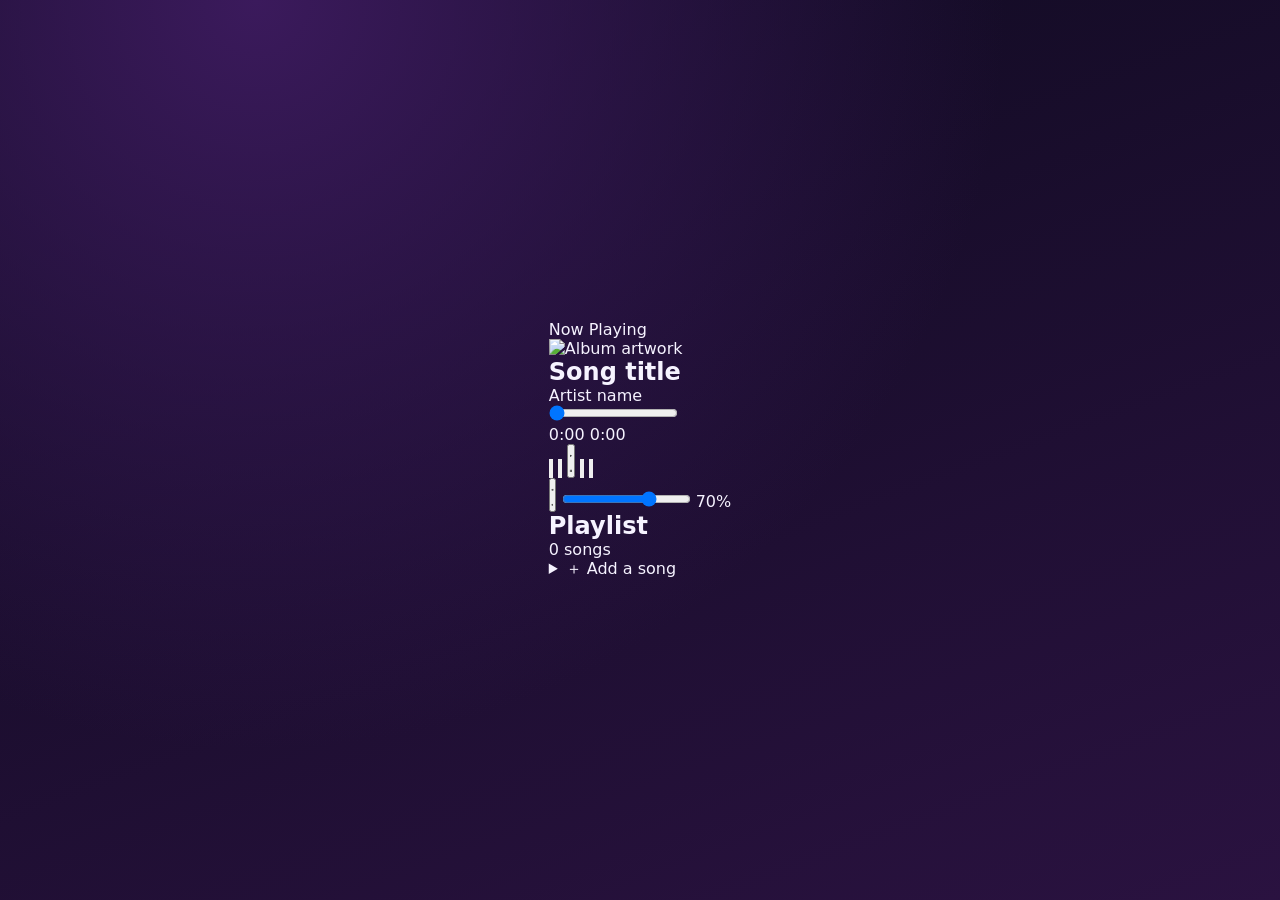
==== indexmusic.html @ b65b9a96 "Add files via upload" ====
<!DOCTYPE html>
<html lang="en">
<head>
  <meta charset="UTF-8" />
  <meta name="viewport" content="width=device-width, initial-scale=1.0" />
  <title>Waveform – Music Player</title>
  <!-- Modern font from Google Fonts (falls back to system fonts if offline) -->
  <link rel="preconnect" href="https://fonts.googleapis.com" />
  <link rel="preconnect" href="https://fonts.gstatic.com" crossorigin />
  <link href="https://fonts.googleapis.com/css2?family=Inter:wght@400;500;600;700;800&display=swap" rel="stylesheet" />
  <link rel="stylesheet" href="style.css" />
</head>
<body>
  <!-- Blurred colour glow behind the app; colours change with each track -->
  <div class="bg-glow"></div>

  <main class="app">

    <!-- ================= PLAYER CARD ================= -->
    <section class="player" aria-label="Music player">
      <p class="player__label">Now Playing</p>

      <!-- Album artwork -->
      <div class="artwork" id="artwork-wrap">
        <img id="cover" src="" alt="Album artwork" />
      </div>

      <!-- Song info -->
      <div class="info">
        <h1 id="title" class="info__title">Song title</h1>
        <p id="artist" class="info__artist">Artist name</p>
      </div>

      <!-- Error message (hidden unless audio fails to load) -->
      <p id="error-msg" class="error-msg" role="alert" hidden></p>

      <!-- Progress bar (a range input = click AND drag to seek) -->
      <div class="progress">
        <input type="range" id="progress" min="0" max="1000" value="0" step="1" aria-label="Seek" />
        <div class="progress__times">
          <span id="current-time">0:00</span>
          <span id="duration">0:00</span>
        </div>
      </div>

      <!-- Main controls -->
      <div class="controls">
        <button id="shuffle-btn" class="btn btn--small" title="Shuffle" aria-label="Shuffle" aria-pressed="false">
          <svg viewBox="0 0 24 24"><path d="M16 3h5v5M4 20 21 3M21 16v5h-5M15 15l6 6M4 4l5 5"/></svg>
        </button>
        <button id="prev-btn" class="btn" title="Previous" aria-label="Previous">
          <svg viewBox="0 0 24 24" class="fill"><path d="M6 5h2v14H6zM20 5v14L9 12z"/></svg>
        </button>
        <button id="play-btn" class="btn btn--play" title="Play" aria-label="Play">
          <svg id="icon-play" viewBox="0 0 24 24" class="fill"><path d="M8 5v14l11-7z"/></svg>
          <svg id="icon-pause" viewBox="0 0 24 24" class="fill" hidden><path d="M6 5h4v14H6zM14 5h4v14h-4z"/></svg>
        </button>
        <button id="next-btn" class="btn" title="Next" aria-label="Next">
          <svg viewBox="0 0 24 24" class="fill"><path d="M16 5h2v14h-2zM4 5v14l11-7z"/></svg>
        </button>
        <button id="repeat-btn" class="btn btn--small" title="Repeat: off" aria-label="Repeat: off">
          <svg viewBox="0 0 24 24"><path d="M17 2l4 4-4 4M3 11V9a3 3 0 0 1 3-3h15M7 22l-4-4 4-4M21 13v2a3 3 0 0 1-3 3H3"/></svg>
          <span id="repeat-one-badge" class="badge" hidden>1</span>
        </button>
      </div>

      <!-- Volume -->
      <div class="volume">
        <button id="mute-btn" class="btn btn--small" title="Mute" aria-label="Mute">
          <svg id="icon-vol" viewBox="0 0 24 24"><path d="M11 5 6 9H3v6h3l5 4zM15.5 8.5a5 5 0 0 1 0 7M18.5 5.5a9 9 0 0 1 0 13"/></svg>
          <svg id="icon-mute" viewBox="0 0 24 24" hidden><path d="M11 5 6 9H3v6h3l5 4zM22 9l-6 6M16 9l6 6"/></svg>
        </button>
        <input type="range" id="volume" min="0" max="100" value="70" aria-label="Volume" />
        <span id="volume-value" class="volume__value">70%</span>
      </div>
    </section>

    <!-- ================= PLAYLIST ================= -->
    <section class="playlist" aria-label="Playlist">
      <div class="playlist__head">
        <h2>Playlist</h2>
        <span id="track-count" class="playlist__count">0 songs</span>
      </div>

      <ul id="playlist" class="playlist__list"></ul>

      <!-- Dynamic playlist: add your own songs -->
      <details class="add">
        <summary>＋ Add a song</summary>
        <form id="add-form" class="add__form">
          <input type="text" id="add-title" placeholder="Song title" required />
          <input type="text" id="add-artist" placeholder="Artist (optional)" />
          <input type="url" id="add-url" placeholder="Audio URL (https://...mp3)" />
          <label class="add__file">
            <span>…or choose an audio file from your computer</span>
            <input type="file" id="add-file" accept="audio/*" />
          </label>
          <button type="submit" class="add__submit">Add to playlist</button>
        </form>
      </details>
    </section>

  </main>

  <script src="script.js"></script>
</body>
</html>
---- style.css ----
/* ---------- Design tokens ---------- */
:root {
  --bg-from: #0e0a1f;
  --bg-to: #2a1240;
  --surface: rgba(255, 255, 255, 0.045);
  --line: rgba(255, 255, 255, 0.09);
  --text: #f6f3ff;
  --muted: #a99fcb;
  --accent: #ff9a5c;
  --accent-grad: linear-gradient(145deg, #ff6b6b, #ffb347);
  --press: rgba(255, 255, 255, 0.1);
  --press-accent: rgba(255, 154, 92, 0.18);
  --font: "Segoe UI", system-ui, -apple-system, "Helvetica Neue", Arial, sans-serif;
}

* { box-sizing: border-box; margin: 0; padding: 0; }

body {
  min-height: 100vh;
  min-height: 100dvh;
  display: flex;
  align-items: center;
  justify-content: center;
  padding: 16px;
  font-family: var(--font);
  color: var(--text);
  background: radial-gradient(circle at 20% 0%, #3b1a5c 0%, transparent 55%),
              linear-gradient(160deg, var(--bg-from), var(--bg-to)) fixed;
}

/* ---------- Calculator ---------- */
.calculator {
  width: 100%;
  max-width: 380px;
  display: flex;
  flex-direction: column;
  border-radius: 32px;
  background: var(--surface);
  border: 1px solid var(--line);
  box-shadow: 0 30px 70px rgba(0, 0, 0, 0.5);
  backdrop-filter: blur(14px);
  -webkit-backdrop-filter: blur(14px);
  overflow: hidden;
}

/* ---------- Display ---------- */
.display {
  min-height: 190px;
  padding: 28px 28px 18px;
  display: flex;
  flex-direction: column;
  justify-content: flex-end;
  align-items: flex-end;
  gap: 8px;
  border-bottom: 1px solid var(--line);
}

.display-main {
  max-width: 100%;
  font-size: 3.4rem;
  font-weight: 300;
  line-height: 1.1;
  text-align: right;
  font-variant-numeric: tabular-nums;
  white-space: nowrap;
  overflow-x: auto;
  scrollbar-width: none;
}
.display-main::-webkit-scrollbar { display: none; }
.display-main.medium { font-size: 2.6rem; }
.display-main.small  { font-size: 1.9rem; }
.display-main.error  { font-size: 1.4rem; font-weight: 500; color: #ff8a8e; white-space: normal; }

.display-history {
  min-height: 1.5em;
  max-width: 100%;
  font-size: 1.35rem;
  color: var(--muted);
  font-variant-numeric: tabular-nums;
  white-space: nowrap;
  overflow-x: auto;
  scrollbar-width: none;
}
.display-history::-webkit-scrollbar { display: none; }

/* ---------- Keys ---------- */
.keys {
  display: grid;
  grid-template-columns: repeat(4, 1fr);
  grid-auto-rows: 82px;
  padding: 14px 16px 22px;
  row-gap: 4px;
}

.key {
  justify-self: center;
  align-self: center;
  width: min(100%, 68px);
  aspect-ratio: 1;
  border: none;
  border-radius: 50%;
  background: transparent;
  color: var(--text);
  font: inherit;
  font-size: 1.7rem;
  font-weight: 400;
  cursor: pointer;
  transition: background 0.18s ease, transform 0.12s ease;
  -webkit-tap-highlight-color: transparent;
}

.key:hover { background: var(--press); }
.key:active,
.key.pressed { background: var(--press); transform: scale(0.88); }
.key:focus-visible { outline: 2px solid var(--accent); outline-offset: 2px; }

.key-accent { color: var(--accent); }
.key-accent:hover { background: var(--press-accent); }
.key-accent:active,
.key-accent.pressed { background: var(--press-accent); }
.key-op { font-size: 2rem; }
.key-soft { color: var(--muted); font-size: 1.5rem; }

.key-equals {
  background: var(--accent-grad);
  color: #1a0d1f;
  font-size: 2.1rem;
  font-weight: 500;
  box-shadow: 0 8px 22px rgba(255, 120, 90, 0.4);
  transition: transform 0.12s ease, box-shadow 0.18s ease, filter 0.18s ease;
}
.key-equals:hover { background: var(--accent-grad); filter: brightness(1.1); box-shadow: 0 10px 28px rgba(255, 120, 90, 0.55); }
.key-equals:active,
.key-equals.pressed { background: var(--accent-grad); transform: scale(0.92); }

/* ---------- Responsive ---------- */
@media (max-width: 480px) {
  body { padding: 0; }
  .calculator {
    max-width: none;
    min-height: 100vh;
    min-height: 100dvh;
    border-radius: 0;
    border: none;
    justify-content: flex-end;
  }
  .display { flex: 1; }
  .keys { grid-auto-rows: clamp(66px, 11.5dvh, 86px); padding-bottom: 28px; }
  .key { width: min(100%, 72px); }
}

@media (min-width: 700px) {
  .calculator { max-width: 400px; }
}

@media (prefers-reduced-motion: reduce) {
  .key, .key-equals { transition: none; }
  .key:active, .key.pressed, .key-equals:active, .key-equals.pressed { transform: none; }
}
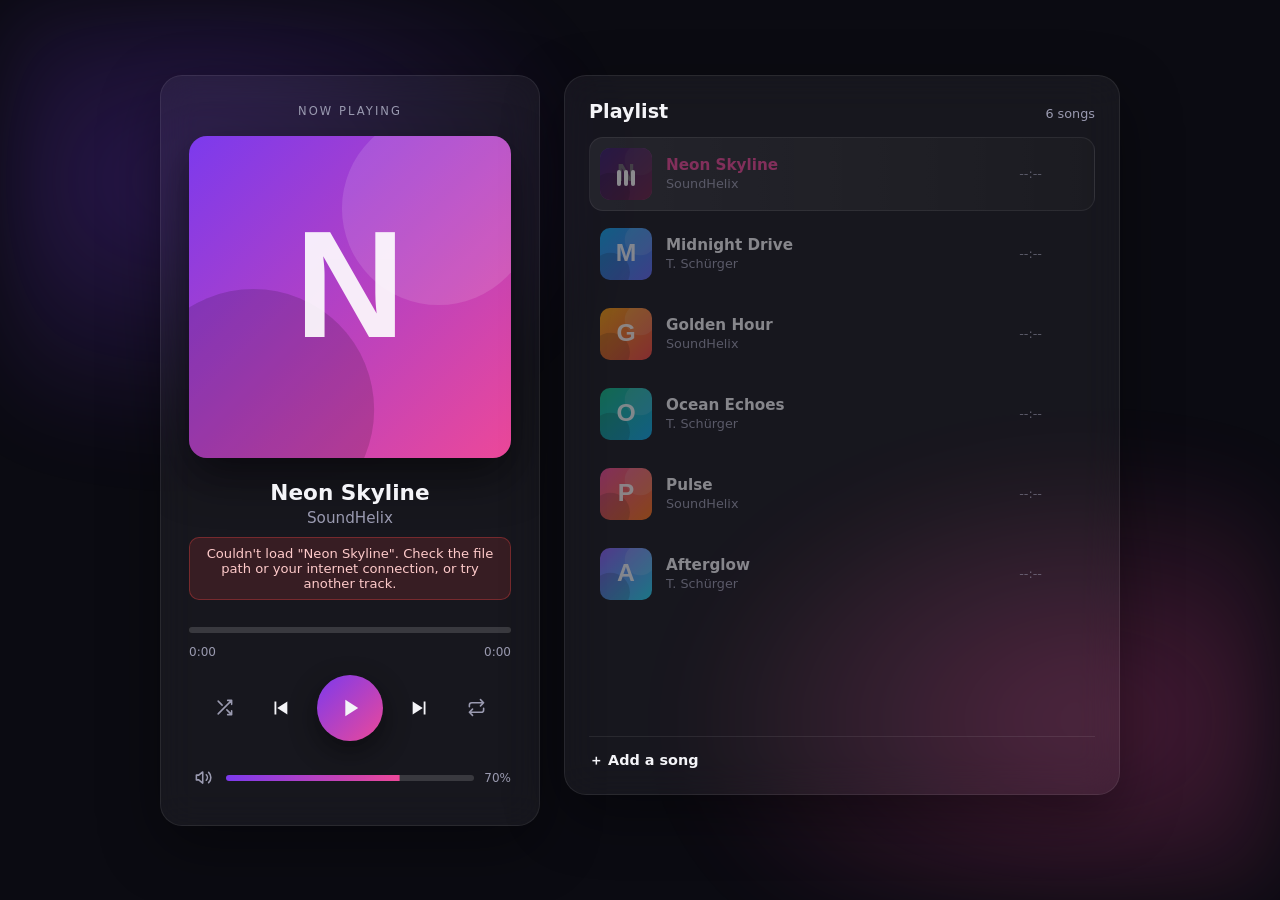
==== commit f72ba497: "Add files via upload" ====
--- a/indexmusic.html
+++ b/indexmusic.html
@@ -8,7 +8,7 @@
   <link rel="preconnect" href="https://fonts.googleapis.com" />
   <link rel="preconnect" href="https://fonts.gstatic.com" crossorigin />
   <link href="https://fonts.googleapis.com/css2?family=Inter:wght@400;500;600;700;800&display=swap" rel="stylesheet" />
-  <link rel="stylesheet" href="style.css" />
+  <link rel="stylesheet" href="stylemusic.css" />
 </head>
 <body>
   <!-- Blurred colour glow behind the app; colours change with each track -->
@@ -102,6 +102,6 @@
 
   </main>
 
-  <script src="script.js"></script>
+  <script src="scriptmusic.js"></script>
 </body>
 </html>
--- a/stylemusic.css
+++ b/stylemusic.css
@@ -0,0 +1,380 @@
+/* =========================================================
+   Waveform Music Player – styles
+   ========================================================= */
+
+/* ---------- Theme variables ---------- */
+:root {
+  --bg: #0b0b12;
+  --card: rgba(255, 255, 255, 0.05);
+  --card-border: rgba(255, 255, 255, 0.08);
+  --text: #f4f4f8;
+  --muted: #9a9ab0;
+  /* These two change per track (set from JavaScript) */
+  --accent1: #7c3aed;
+  --accent2: #ec4899;
+  --radius: 22px;
+}
+
+* { box-sizing: border-box; margin: 0; padding: 0; }
+
+body {
+  font-family: "Inter", system-ui, -apple-system, "Segoe UI", Roboto, sans-serif;
+  background: var(--bg);
+  color: var(--text);
+  min-height: 100vh;
+  display: flex;
+  align-items: center;
+  justify-content: center;
+  padding: 24px;
+  overflow-x: hidden;
+}
+
+/* Soft colourful glow behind everything */
+.bg-glow {
+  position: fixed;
+  inset: 0;
+  z-index: -1;
+  background:
+    radial-gradient(600px 400px at 15% 20%, var(--accent1), transparent 70%),
+    radial-gradient(600px 400px at 85% 80%, var(--accent2), transparent 70%);
+  opacity: 0.28;
+  filter: blur(40px);
+  transition: background 0.8s ease;
+}
+
+/* ---------- Layout ---------- */
+.app {
+  width: 100%;
+  max-width: 960px;
+  display: grid;
+  grid-template-columns: 380px 1fr;
+  gap: 24px;
+}
+
+.player, .playlist {
+  background: var(--card);
+  border: 1px solid var(--card-border);
+  border-radius: var(--radius);
+  backdrop-filter: blur(18px);
+  -webkit-backdrop-filter: blur(18px);
+  box-shadow: 0 20px 60px rgba(0, 0, 0, 0.4);
+}
+
+/* ---------- Player card ---------- */
+.player { padding: 28px; }
+
+.player__label {
+  font-size: 0.72rem;
+  letter-spacing: 0.18em;
+  text-transform: uppercase;
+  color: var(--muted);
+  text-align: center;
+  margin-bottom: 18px;
+}
+
+.artwork {
+  width: 100%;
+  aspect-ratio: 1;
+  border-radius: 18px;
+  overflow: hidden;
+  box-shadow: 0 18px 45px rgba(0, 0, 0, 0.55);
+  transition: transform 0.4s ease, box-shadow 0.4s ease;
+}
+.artwork img { width: 100%; height: 100%; object-fit: cover; display: block; }
+/* Artwork gently grows while music is playing */
+.artwork.playing { transform: scale(1.03); box-shadow: 0 24px 60px rgba(0, 0, 0, 0.65); }
+
+.info { text-align: center; margin: 22px 0 6px; }
+.info__title {
+  font-size: 1.35rem;
+  font-weight: 700;
+  white-space: nowrap;
+  overflow: hidden;
+  text-overflow: ellipsis;
+}
+.info__artist { color: var(--muted); font-size: 0.95rem; margin-top: 4px; }
+
+.error-msg {
+  margin-top: 10px;
+  padding: 8px 12px;
+  font-size: 0.82rem;
+  text-align: center;
+  color: #fecaca;
+  background: rgba(239, 68, 68, 0.15);
+  border: 1px solid rgba(239, 68, 68, 0.35);
+  border-radius: 10px;
+}
+.error-msg[hidden] { display: none; }
+
+/* ---------- Range sliders (progress + volume) ---------- */
+input[type="range"] {
+  -webkit-appearance: none;
+  appearance: none;
+  width: 100%;
+  height: 6px;
+  border-radius: 999px;
+  cursor: pointer;
+  outline: none;
+  /* --fill is updated from JavaScript (0% – 100%) */
+  --fill: 0%;
+  background: linear-gradient(90deg, var(--accent1), var(--accent2)) 0 / var(--fill) 100% no-repeat,
+              rgba(255, 255, 255, 0.15);
+}
+input[type="range"]::-webkit-slider-thumb {
+  -webkit-appearance: none;
+  width: 14px; height: 14px;
+  border-radius: 50%;
+  background: #fff;
+  box-shadow: 0 2px 8px rgba(0, 0, 0, 0.5);
+  transform: scale(0);
+  transition: transform 0.15s ease;
+}
+input[type="range"]::-moz-range-thumb {
+  width: 14px; height: 14px; border: none;
+  border-radius: 50%;
+  background: #fff;
+  transform: scale(0);
+  transition: transform 0.15s ease;
+}
+input[type="range"]:hover::-webkit-slider-thumb,
+input[type="range"]:focus-visible::-webkit-slider-thumb,
+input[type="range"]:active::-webkit-slider-thumb { transform: scale(1); }
+input[type="range"]:hover::-moz-range-thumb,
+input[type="range"]:focus-visible::-moz-range-thumb,
+input[type="range"]:active::-moz-range-thumb { transform: scale(1); }
+
+.progress { margin-top: 18px; }
+.progress__times {
+  display: flex;
+  justify-content: space-between;
+  margin-top: 8px;
+  font-size: 0.75rem;
+  color: var(--muted);
+  font-variant-numeric: tabular-nums;
+}
+
+/* ---------- Buttons ---------- */
+.controls {
+  display: flex;
+  align-items: center;
+  justify-content: center;
+  gap: 14px;
+  margin-top: 16px;
+}
+
+.btn {
+  position: relative;
+  display: grid;
+  place-items: center;
+  width: 46px; height: 46px;
+  border: none;
+  border-radius: 50%;
+  background: transparent;
+  color: var(--text);
+  cursor: pointer;
+  transition: transform 0.15s ease, background 0.2s ease, color 0.2s ease;
+}
+.btn:hover { background: rgba(255, 255, 255, 0.1); transform: scale(1.08); }
+.btn:active { transform: scale(0.94); }
+.btn:focus-visible { outline: 2px solid var(--accent2); outline-offset: 2px; }
+.btn svg {
+  width: 22px; height: 22px;
+  stroke: currentColor; fill: none;
+  stroke-width: 2; stroke-linecap: round; stroke-linejoin: round;
+}
+.btn svg.fill { fill: currentColor; stroke: none; }
+.btn svg[hidden] { display: none; }
+
+.btn--small { width: 38px; height: 38px; color: var(--muted); }
+.btn--small svg { width: 19px; height: 19px; }
+.btn--small.active { color: var(--accent2); }
+
+.btn--play {
+  width: 66px; height: 66px;
+  background: linear-gradient(135deg, var(--accent1), var(--accent2));
+  box-shadow: 0 10px 28px rgba(0, 0, 0, 0.45);
+}
+.btn--play:hover { background: linear-gradient(135deg, var(--accent1), var(--accent2)); transform: scale(1.1); }
+.btn--play svg { width: 28px; height: 28px; }
+
+/* Little "1" shown on the repeat button in repeat-one mode */
+.badge {
+  position: absolute;
+  top: 3px; right: 3px;
+  width: 14px; height: 14px;
+  border-radius: 50%;
+  background: var(--accent2);
+  color: #fff;
+  font-size: 0.6rem;
+  font-weight: 800;
+  display: grid;
+  place-items: center;
+}
+.badge[hidden] { display: none; }
+
+/* ---------- Volume ---------- */
+.volume {
+  display: flex;
+  align-items: center;
+  gap: 8px;
+  margin-top: 18px;
+}
+.volume__value {
+  width: 38px;
+  text-align: right;
+  font-size: 0.75rem;
+  color: var(--muted);
+  font-variant-numeric: tabular-nums;
+}
+
+/* ---------- Playlist ---------- */
+.playlist {
+  padding: 24px;
+  display: flex;
+  flex-direction: column;
+  max-height: 720px;
+}
+.playlist__head {
+  display: flex;
+  align-items: baseline;
+  justify-content: space-between;
+  margin-bottom: 14px;
+}
+.playlist__head h2 { font-size: 1.2rem; font-weight: 700; }
+.playlist__count { font-size: 0.8rem; color: var(--muted); }
+
+.playlist__list {
+  list-style: none;
+  overflow-y: auto;
+  flex: 1;
+  margin: 0 -8px;
+  padding: 0 8px;
+}
+.playlist__list::-webkit-scrollbar { width: 6px; }
+.playlist__list::-webkit-scrollbar-thumb { background: rgba(255, 255, 255, 0.15); border-radius: 6px; }
+
+.track {
+  display: flex;
+  align-items: center;
+  gap: 14px;
+  padding: 10px;
+  margin-bottom: 6px;
+  border-radius: 14px;
+  border: 1px solid transparent;
+  cursor: pointer;
+  transition: background 0.2s ease, transform 0.2s ease, border-color 0.2s ease;
+}
+.track:hover { background: rgba(255, 255, 255, 0.07); transform: translateX(3px); }
+.track:focus-visible { outline: 2px solid var(--accent2); }
+/* Currently playing song is highlighted */
+.track.active {
+  background: linear-gradient(90deg, rgba(255, 255, 255, 0.12), rgba(255, 255, 255, 0.04));
+  border-color: rgba(255, 255, 255, 0.14);
+}
+.track.active .track__title { color: var(--accent2); }
+.track.unavailable { opacity: 0.5; }
+
+.track__thumb { position: relative; width: 52px; height: 52px; flex-shrink: 0; }
+.track__thumb img { width: 100%; height: 100%; border-radius: 10px; object-fit: cover; display: block; }
+
+.track__meta { flex: 1; min-width: 0; }
+.track__title {
+  font-weight: 600; font-size: 0.95rem;
+  white-space: nowrap; overflow: hidden; text-overflow: ellipsis;
+}
+.track__artist { font-size: 0.8rem; color: var(--muted); margin-top: 2px; }
+.track__duration { font-size: 0.8rem; color: var(--muted); font-variant-numeric: tabular-nums; }
+
+.track__remove {
+  width: 28px; height: 28px;
+  border: none; border-radius: 50%;
+  background: transparent; color: var(--muted);
+  font-size: 1.1rem; line-height: 1;
+  cursor: pointer;
+  opacity: 0;
+  transition: opacity 0.2s ease, background 0.2s ease, color 0.2s ease;
+}
+.track:hover .track__remove, .track__remove:focus-visible { opacity: 1; }
+.track__remove:hover { background: rgba(239, 68, 68, 0.2); color: #fca5a5; }
+
+/* Animated equaliser bars over the playing thumbnail */
+.eq {
+  position: absolute; inset: 0;
+  border-radius: 10px;
+  background: rgba(0, 0, 0, 0.55);
+  display: none;
+  align-items: flex-end;
+  justify-content: center;
+  gap: 3px;
+  padding-bottom: 14px;
+}
+.track.active .eq { display: flex; }
+.eq span {
+  width: 4px; height: 16px;
+  background: #fff; border-radius: 2px;
+  transform-origin: bottom;
+  animation: eq 0.9s ease-in-out infinite;
+  animation-play-state: paused;
+}
+.eq span:nth-child(2) { animation-delay: 0.2s; }
+.eq span:nth-child(3) { animation-delay: 0.4s; }
+.app.is-playing .track.active .eq span { animation-play-state: running; }
+@keyframes eq { 0%, 100% { transform: scaleY(0.25); } 50% { transform: scaleY(1); } }
+
+.empty { text-align: center; color: var(--muted); padding: 30px 0; font-size: 0.9rem; }
+
+/* ---------- Add-song form ---------- */
+.add {
+  margin-top: 14px;
+  border-top: 1px solid var(--card-border);
+  padding-top: 14px;
+}
+.add summary {
+  cursor: pointer;
+  font-weight: 600;
+  font-size: 0.9rem;
+  color: var(--text);
+  list-style: none;
+  transition: color 0.2s ease;
+}
+.add summary::-webkit-details-marker { display: none; }
+.add summary:hover { color: var(--accent2); }
+
+.add__form { display: grid; gap: 10px; margin-top: 12px; }
+.add__form input[type="text"],
+.add__form input[type="url"] {
+  width: 100%;
+  padding: 11px 14px;
+  border-radius: 12px;
+  border: 1px solid var(--card-border);
+  background: rgba(255, 255, 255, 0.06);
+  color: var(--text);
+  font: inherit; font-size: 0.88rem;
+  outline: none;
+  transition: border-color 0.2s ease;
+}
+.add__form input:focus { border-color: var(--accent2); }
+.add__file { display: grid; gap: 6px; font-size: 0.8rem; color: var(--muted); }
+.add__file input { font-size: 0.8rem; color: var(--muted); }
+.add__submit {
+  padding: 11px;
+  border: none; border-radius: 12px;
+  background: linear-gradient(135deg, var(--accent1), var(--accent2));
+  color: #fff; font: inherit; font-weight: 600; font-size: 0.9rem;
+  cursor: pointer;
+  transition: transform 0.15s ease, filter 0.2s ease;
+}
+.add__submit:hover { filter: brightness(1.12); transform: translateY(-1px); }
+
+/* ---------- Responsive ---------- */
+@media (max-width: 860px) {
+  .app { grid-template-columns: 1fr; max-width: 460px; }
+  .playlist { max-height: none; }
+  .playlist__list { overflow: visible; }
+}
+@media (max-width: 420px) {
+  body { padding: 14px; }
+  .player, .playlist { padding: 18px; }
+  .controls { gap: 8px; }
+  .track__remove { opacity: 1; } /* no hover on touch screens */
+}
